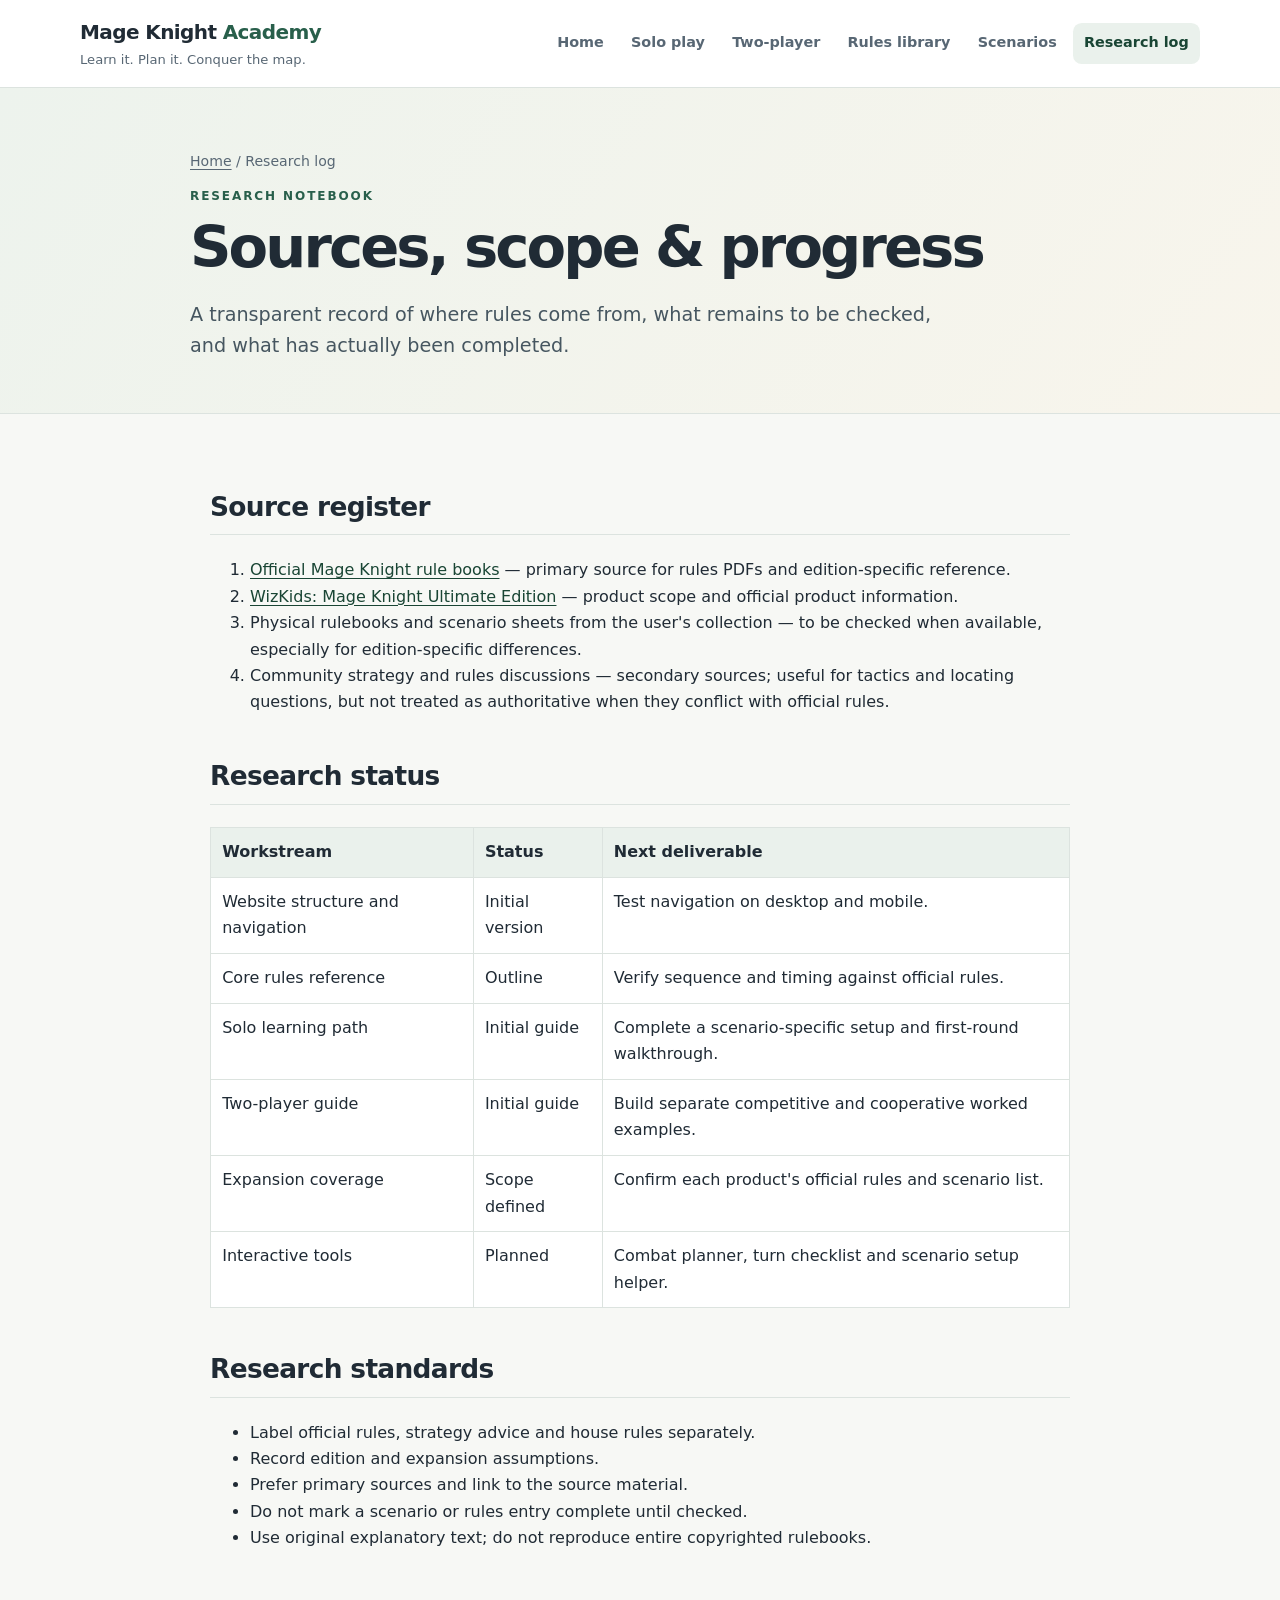
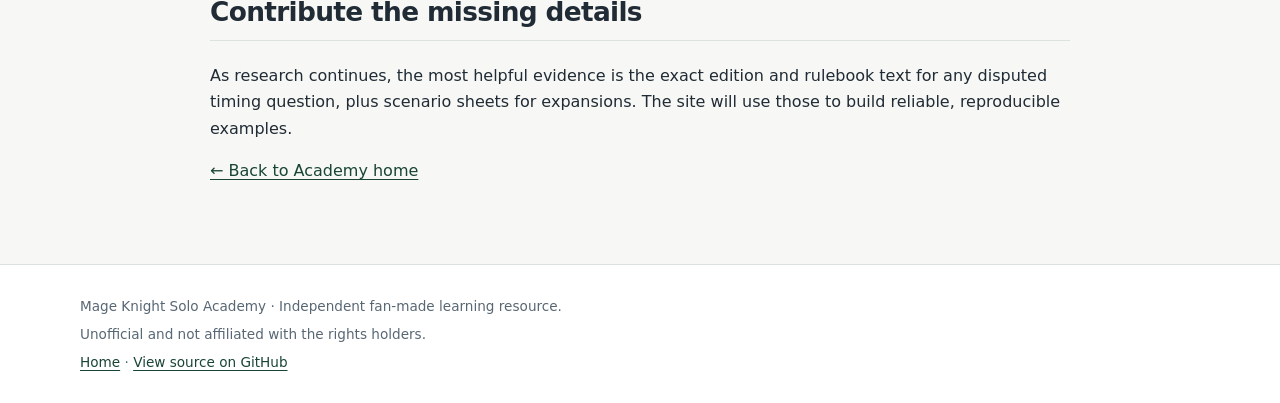
==== research/index.html @ 2ec18bba "Add research log and source register" ====
<!doctype html><html lang="en"><head><meta charset="utf-8"><meta name="viewport" content="width=device-width,initial-scale=1"><title>Research Log | Mage Knight Academy</title><link rel="stylesheet" href="../assets/style.css"><script defer src="../assets/site.js"></script></head><body><a class="skip-link" href="#main">Skip to content</a><header class="site-header"><div class="brand"><a href="../index.html">Mage Knight <span>Academy</span></a><p>Learn it. Plan it. Conquer the map.</p></div><button class="menu-toggle" aria-expanded="false" aria-controls="site-nav">Menu</button><nav id="site-nav" class="site-nav" aria-label="Main navigation"><a href="../index.html">Home</a><a href="../solo.html">Solo play</a><a href="../two-player.html">Two-player</a><a href="../rules.html">Rules library</a><a href="../scenarios.html">Scenarios</a><a aria-current="page" href="index.html">Research log</a></nav></header><main id="main"><section class="page-hero"><p class="breadcrumbs"><a href="../index.html">Home</a> / Research log</p><p class="eyebrow">RESEARCH NOTEBOOK</p><h1>Sources, scope & progress</h1><p class="lead">A transparent record of where rules come from, what remains to be checked, and what has actually been completed.</p></section><article class="content"><h2>Source register</h2><ol><li><a href="https://www.mageknight.net/rule-books/">Official Mage Knight rule books</a> — primary source for rules PDFs and edition-specific reference.</li><li><a href="https://wizkids.com/mage-knight-ultimate-edition/">WizKids: Mage Knight Ultimate Edition</a> — product scope and official product information.</li><li>Physical rulebooks and scenario sheets from the user's collection — to be checked when available, especially for edition-specific differences.</li><li>Community strategy and rules discussions — secondary sources; useful for tactics and locating questions, but not treated as authoritative when they conflict with official rules.</li></ol><h2>Research status</h2><div class="table-wrap"><table><thead><tr><th>Workstream</th><th>Status</th><th>Next deliverable</th></tr></thead><tbody><tr><td>Website structure and navigation</td><td>Initial version</td><td>Test navigation on desktop and mobile.</td></tr><tr><td>Core rules reference</td><td>Outline</td><td>Verify sequence and timing against official rules.</td></tr><tr><td>Solo learning path</td><td>Initial guide</td><td>Complete a scenario-specific setup and first-round walkthrough.</td></tr><tr><td>Two-player guide</td><td>Initial guide</td><td>Build separate competitive and cooperative worked examples.</td></tr><tr><td>Expansion coverage</td><td>Scope defined</td><td>Confirm each product's official rules and scenario list.</td></tr><tr><td>Interactive tools</td><td>Planned</td><td>Combat planner, turn checklist and scenario setup helper.</td></tr></tbody></table></div><h2>Research standards</h2><ul><li>Label official rules, strategy advice and house rules separately.</li><li>Record edition and expansion assumptions.</li><li>Prefer primary sources and link to the source material.</li><li>Do not mark a scenario or rules entry complete until checked.</li><li>Use original explanatory text; do not reproduce entire copyrighted rulebooks.</li></ul><h2>Contribute the missing details</h2><p>As research continues, the most helpful evidence is the exact edition and rulebook text for any disputed timing question, plus scenario sheets for expansions. The site will use those to build reliable, reproducible examples.</p><p><a href="../index.html">← Back to Academy home</a></p></article></main><footer class="site-footer"><p>Mage Knight Solo Academy · Independent fan-made learning resource.</p><p>Unofficial and not affiliated with the rights holders.</p><p><a href="../index.html">Home</a> · <a href="https://github.com/JamSpot/mage-knight-solo-academy">View source on GitHub</a></p></footer></body></html>
---- assets/style.css ----
:root{color-scheme:light;--ink:#202b35;--muted:#586774;--paper:#f7f8f5;--surface:#fff;--line:#dce3df;--green:#285f4b;--green-dark:#194534;--gold:#d6a64f;--soft:#eaf1ec;--shadow:0 10px 28px rgba(29,49,39,.07)}*{box-sizing:border-box}html{scroll-behavior:smooth}body{margin:0;background:var(--paper);color:var(--ink);font:16px/1.65 system-ui,-apple-system,BlinkMacSystemFont,"Segoe UI",sans-serif}a{color:var(--green-dark);text-underline-offset:3px}a:hover{color:#8a5a10}.skip-link{position:absolute;left:-999px;top:0;background:#fff;padding:.75rem;z-index:20}.skip-link:focus{left:.5rem}.site-header{background:var(--surface);border-bottom:1px solid var(--line);padding:1rem max(1.25rem,calc((100vw - 1120px)/2));display:flex;align-items:center;justify-content:space-between;gap:1.5rem}.brand a{font-size:1.25rem;font-weight:800;letter-spacing:-.03em;text-decoration:none;color:var(--ink)}.brand a span{color:var(--green)}.brand p{margin:0;color:var(--muted);font-size:.82rem}.site-nav{display:flex;flex-wrap:wrap;gap:.3rem}.site-nav a{font-size:.9rem;font-weight:650;padding:.55rem .7rem;border-radius:.55rem;text-decoration:none;color:var(--muted)}.site-nav a:hover,.site-nav a[aria-current=page]{background:var(--soft);color:var(--green-dark)}.menu-toggle{display:none;border:1px solid var(--line);background:white;border-radius:.5rem;padding:.5rem .8rem}.hero{background:linear-gradient(125deg,#edf3ed,#f8f5ec 70%);padding:clamp(3rem,8vw,6rem) max(1.25rem,calc((100vw - 1120px)/2));border-bottom:1px solid var(--line)}.eyebrow{font-size:.75rem;letter-spacing:.16em;font-weight:800;color:var(--green);margin:0 0 .65rem}.hero h1{font-size:clamp(2.6rem,6vw,4.7rem);line-height:1.03;letter-spacing:-.055em;max-width:850px;margin:.3rem 0 1.2rem}.lead{font-size:1.2rem;color:#465660;max-width:760px}.actions{display:flex;flex-wrap:wrap;gap:.7rem;margin:1.6rem 0}.button{display:inline-block;background:var(--green);color:white;text-decoration:none;font-weight:750;padding:.8rem 1.1rem;border-radius:.65rem}.button:hover{background:var(--green-dark);color:white}.button-secondary{background:white;color:var(--green-dark);border:1px solid var(--line)}.note{font-size:.87rem;color:var(--muted);max-width:800px}.section{max-width:1120px;margin:0 auto;padding:3.5rem 1.25rem}.section-heading{margin-bottom:1.5rem}.section h2{font-size:clamp(1.8rem,4vw,2.5rem);letter-spacing:-.04em;line-height:1.15;margin:.2rem 0 1rem}.card-grid{display:grid;grid-template-columns:repeat(2,minmax(0,1fr));gap:1rem}.card,.panel,.content-panel{background:var(--surface);border:1px solid var(--line);border-radius:1rem;padding:1.35rem;box-shadow:var(--shadow)}.card h3,.panel h3{margin:.35rem 0}.card p{color:var(--muted)}.card-icon{font-size:1.5rem;color:var(--green);background:var(--soft);width:2.8rem;height:2.8rem;border-radius:.75rem;display:grid;place-items:center}.text-link{font-weight:750}.split{display:grid;grid-template-columns:1.2fr .8fr;gap:2rem;align-items:start}.panel ul{padding-left:1.2rem}.page-hero{padding:3rem max(1.25rem,calc((100vw - 900px)/2)) 2rem;background:linear-gradient(125deg,#edf3ed,#f8f5ec);border-bottom:1px solid var(--line)}.page-hero h1{font-size:clamp(2.2rem,5vw,3.6rem);letter-spacing:-.05em;line-height:1.08;margin:.3rem 0 1rem}.page-hero p{max-width:780px}.content{max-width:900px;margin:0 auto;padding:2rem 1.25rem 4rem}.content h2{margin-top:2.4rem;padding-bottom:.4rem;border-bottom:1px solid var(--line);font-size:1.65rem;letter-spacing:-.025em}.content h3{margin-top:1.5rem}.callout{background:var(--soft);border-left:4px solid var(--green);padding:1rem 1.1rem;border-radius:.25rem .7rem .7rem .25rem;margin:1.2rem 0}.warning{background:#fff5df;border-left-color:#b47b19}.status{display:inline-block;background:#edf3ed;color:var(--green-dark);font-weight:750;border-radius:99px;padding:.18rem .6rem;font-size:.78rem}.checklist li{margin:.45rem 0}.table-wrap{overflow-x:auto}table{border-collapse:collapse;width:100%;background:white}th,td{text-align:left;vertical-align:top;border:1px solid var(--line);padding:.7rem}th{background:var(--soft)}code{background:#edf0ec;border-radius:.3rem;padding:.1rem .3rem}.site-footer{border-top:1px solid var(--line);padding:1.5rem max(1.25rem,calc((100vw - 1120px)/2));color:var(--muted);font-size:.85rem;background:#fff}.site-footer p{margin:.35rem 0}.breadcrumbs{font-size:.88rem;color:var(--muted)}.breadcrumbs a{color:inherit}@media(max-width:850px){.site-header{flex-wrap:wrap}.menu-toggle{display:block}.site-nav{display:none;flex-basis:100%;flex-direction:column}.site-nav.is-open{display:flex}.site-nav a{padding:.7rem}.split{grid-template-columns:1fr}}@media(max-width:600px){.card-grid{grid-template-columns:1fr}.hero{padding-top:3rem;padding-bottom:3rem}.section{padding-top:2.5rem;padding-bottom:2.5rem}.site-header{padding:.8rem 1rem}}
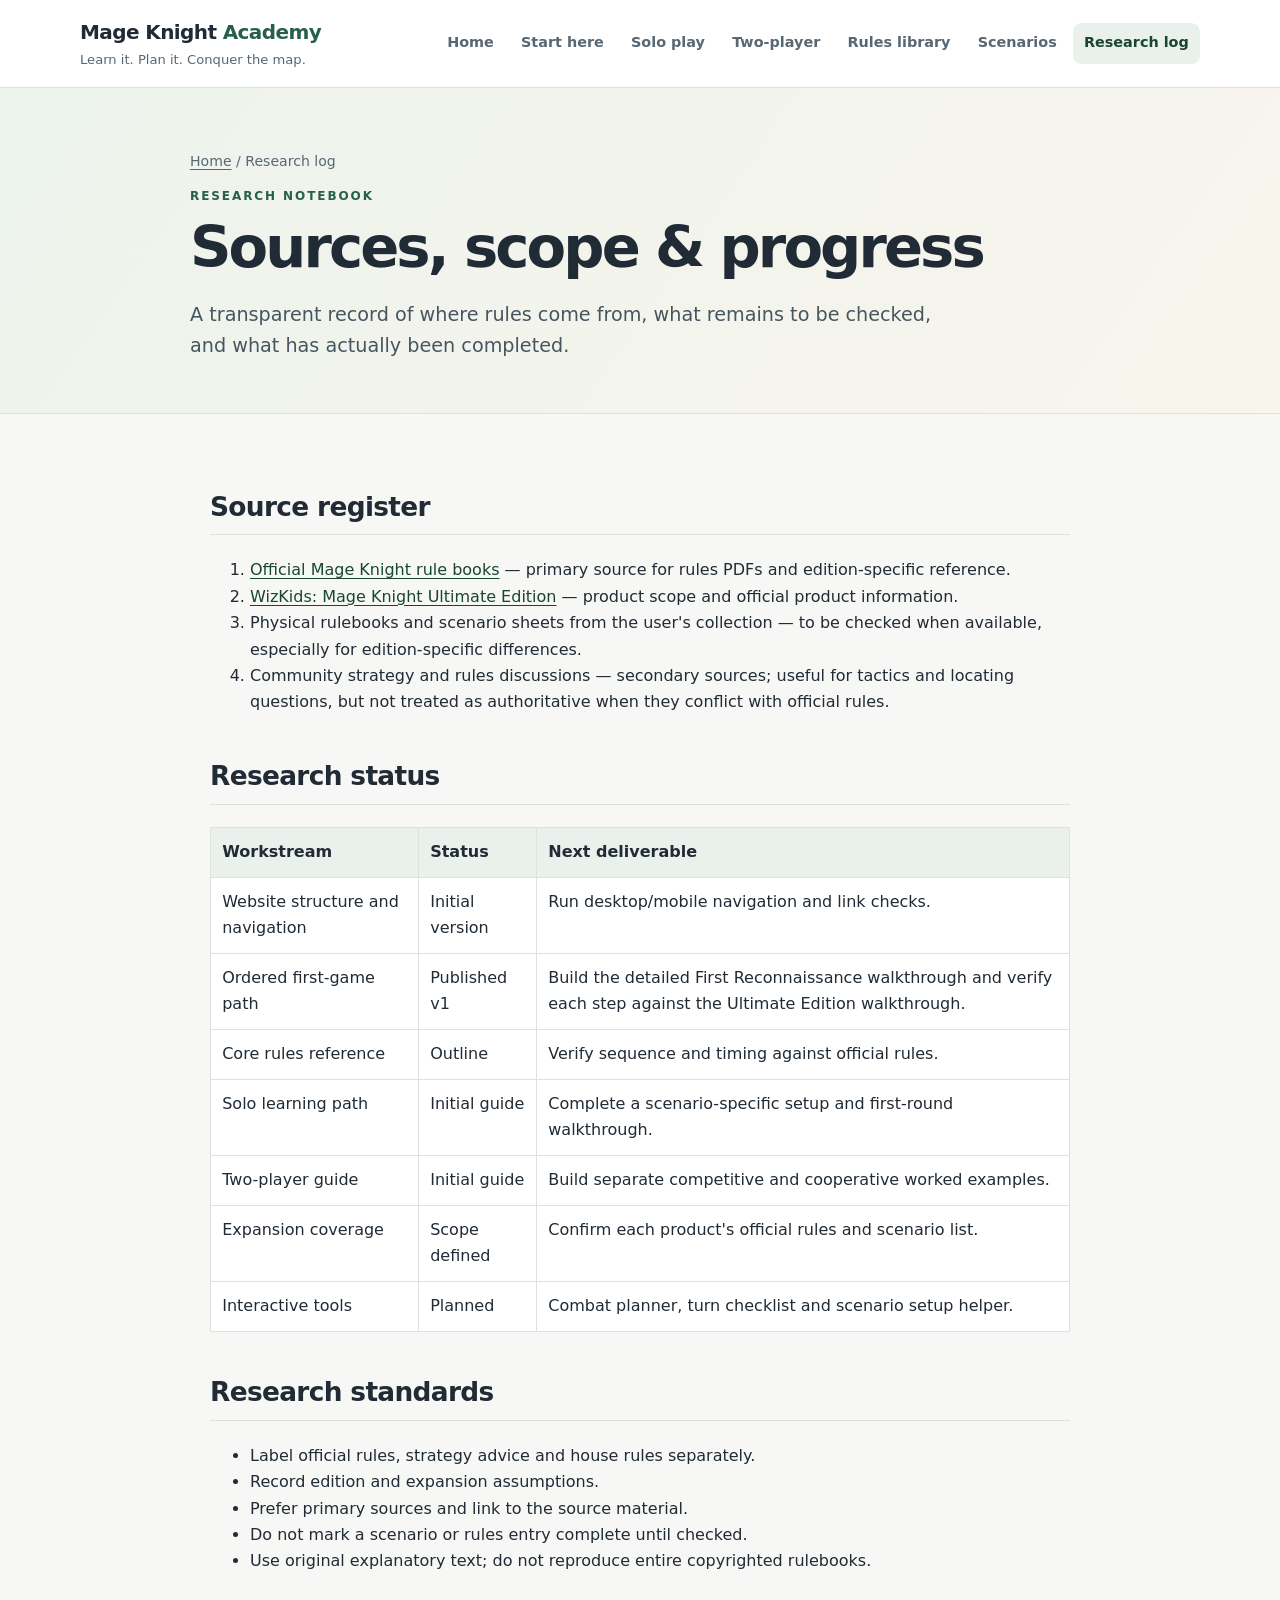
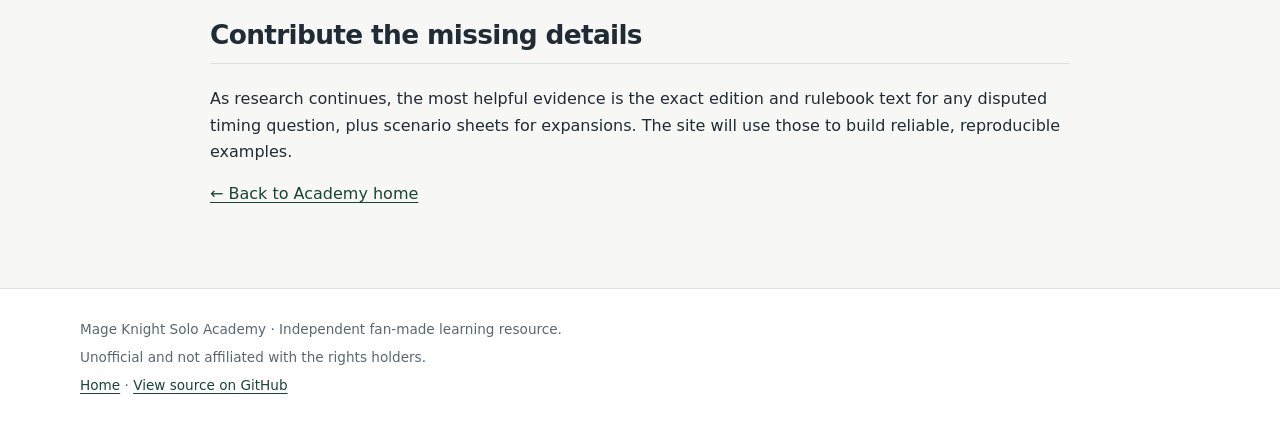
==== commit 0af0d3c5: "Add Start Here navigation and improve learning path" ====
--- a/research/index.html
+++ b/research/index.html
@@ -1 +1 @@
-<!doctype html><html lang="en"><head><meta charset="utf-8"><meta name="viewport" content="width=device-width,initial-scale=1"><title>Research Log | Mage Knight Academy</title><link rel="stylesheet" href="../assets/style.css"><script defer src="../assets/site.js"></script></head><body><a class="skip-link" href="#main">Skip to content</a><header class="site-header"><div class="brand"><a href="../index.html">Mage Knight <span>Academy</span></a><p>Learn it. Plan it. Conquer the map.</p></div><button class="menu-toggle" aria-expanded="false" aria-controls="site-nav">Menu</button><nav id="site-nav" class="site-nav" aria-label="Main navigation"><a href="../index.html">Home</a><a href="../solo.html">Solo play</a><a href="../two-player.html">Two-player</a><a href="../rules.html">Rules library</a><a href="../scenarios.html">Scenarios</a><a aria-current="page" href="index.html">Research log</a></nav></header><main id="main"><section class="page-hero"><p class="breadcrumbs"><a href="../index.html">Home</a> / Research log</p><p class="eyebrow">RESEARCH NOTEBOOK</p><h1>Sources, scope & progress</h1><p class="lead">A transparent record of where rules come from, what remains to be checked, and what has actually been completed.</p></section><article class="content"><h2>Source register</h2><ol><li><a href="https://www.mageknight.net/rule-books/">Official Mage Knight rule books</a> — primary source for rules PDFs and edition-specific reference.</li><li><a href="https://wizkids.com/mage-knight-ultimate-edition/">WizKids: Mage Knight Ultimate Edition</a> — product scope and official product information.</li><li>Physical rulebooks and scenario sheets from the user's collection — to be checked when available, especially for edition-specific differences.</li><li>Community strategy and rules discussions — secondary sources; useful for tactics and locating questions, but not treated as authoritative when they conflict with official rules.</li></ol><h2>Research status</h2><div class="table-wrap"><table><thead><tr><th>Workstream</th><th>Status</th><th>Next deliverable</th></tr></thead><tbody><tr><td>Website structure and navigation</td><td>Initial version</td><td>Test navigation on desktop and mobile.</td></tr><tr><td>Core rules reference</td><td>Outline</td><td>Verify sequence and timing against official rules.</td></tr><tr><td>Solo learning path</td><td>Initial guide</td><td>Complete a scenario-specific setup and first-round walkthrough.</td></tr><tr><td>Two-player guide</td><td>Initial guide</td><td>Build separate competitive and cooperative worked examples.</td></tr><tr><td>Expansion coverage</td><td>Scope defined</td><td>Confirm each product's official rules and scenario list.</td></tr><tr><td>Interactive tools</td><td>Planned</td><td>Combat planner, turn checklist and scenario setup helper.</td></tr></tbody></table></div><h2>Research standards</h2><ul><li>Label official rules, strategy advice and house rules separately.</li><li>Record edition and expansion assumptions.</li><li>Prefer primary sources and link to the source material.</li><li>Do not mark a scenario or rules entry complete until checked.</li><li>Use original explanatory text; do not reproduce entire copyrighted rulebooks.</li></ul><h2>Contribute the missing details</h2><p>As research continues, the most helpful evidence is the exact edition and rulebook text for any disputed timing question, plus scenario sheets for expansions. The site will use those to build reliable, reproducible examples.</p><p><a href="../index.html">← Back to Academy home</a></p></article></main><footer class="site-footer"><p>Mage Knight Solo Academy · Independent fan-made learning resource.</p><p>Unofficial and not affiliated with the rights holders.</p><p><a href="../index.html">Home</a> · <a href="https://github.com/JamSpot/mage-knight-solo-academy">View source on GitHub</a></p></footer></body></html>+<!doctype html><html lang="en"><head><meta charset="utf-8"><meta name="viewport" content="width=device-width,initial-scale=1"><title>Research Log | Mage Knight Academy</title><link rel="stylesheet" href="../assets/style.css"><script defer src="../assets/site.js"></script></head><body><a class="skip-link" href="#main">Skip to content</a><header class="site-header"><div class="brand"><a href="../index.html">Mage Knight <span>Academy</span></a><p>Learn it. Plan it. Conquer the map.</p></div><button class="menu-toggle" aria-expanded="false" aria-controls="site-nav">Menu</button><nav id="site-nav" class="site-nav" aria-label="Main navigation"><a href="../index.html">Home</a><a href="../start-here.html">Start here</a><a href="../solo.html">Solo play</a><a href="../two-player.html">Two-player</a><a href="../rules.html">Rules library</a><a href="../scenarios.html">Scenarios</a><a aria-current="page" href="index.html">Research log</a></nav></header><main id="main"><section class="page-hero"><p class="breadcrumbs"><a href="../index.html">Home</a> / Research log</p><p class="eyebrow">RESEARCH NOTEBOOK</p><h1>Sources, scope & progress</h1><p class="lead">A transparent record of where rules come from, what remains to be checked, and what has actually been completed.</p></section><article class="content"><h2>Source register</h2><ol><li><a href="https://www.mageknight.net/rule-books/">Official Mage Knight rule books</a> — primary source for rules PDFs and edition-specific reference.</li><li><a href="https://wizkids.com/mage-knight-ultimate-edition/">WizKids: Mage Knight Ultimate Edition</a> — product scope and official product information.</li><li>Physical rulebooks and scenario sheets from the user's collection — to be checked when available, especially for edition-specific differences.</li><li>Community strategy and rules discussions — secondary sources; useful for tactics and locating questions, but not treated as authoritative when they conflict with official rules.</li></ol><h2>Research status</h2><div class="table-wrap"><table><thead><tr><th>Workstream</th><th>Status</th><th>Next deliverable</th></tr></thead><tbody><tr><td>Website structure and navigation</td><td>Initial version</td><td>Run desktop/mobile navigation and link checks.</td></tr><tr><td>Ordered first-game path</td><td>Published v1</td><td>Build the detailed First Reconnaissance walkthrough and verify each step against the Ultimate Edition walkthrough.</td></tr><tr><td>Core rules reference</td><td>Outline</td><td>Verify sequence and timing against official rules.</td></tr><tr><td>Solo learning path</td><td>Initial guide</td><td>Complete a scenario-specific setup and first-round walkthrough.</td></tr><tr><td>Two-player guide</td><td>Initial guide</td><td>Build separate competitive and cooperative worked examples.</td></tr><tr><td>Expansion coverage</td><td>Scope defined</td><td>Confirm each product's official rules and scenario list.</td></tr><tr><td>Interactive tools</td><td>Planned</td><td>Combat planner, turn checklist and scenario setup helper.</td></tr></tbody></table></div><h2>Research standards</h2><ul><li>Label official rules, strategy advice and house rules separately.</li><li>Record edition and expansion assumptions.</li><li>Prefer primary sources and link to the source material.</li><li>Do not mark a scenario or rules entry complete until checked.</li><li>Use original explanatory text; do not reproduce entire copyrighted rulebooks.</li></ul><h2>Contribute the missing details</h2><p>As research continues, the most helpful evidence is the exact edition and rulebook text for any disputed timing question, plus scenario sheets for expansions. The site will use those to build reliable, reproducible examples.</p><p><a href="../index.html">← Back to Academy home</a></p></article></main><footer class="site-footer"><p>Mage Knight Solo Academy · Independent fan-made learning resource.</p><p>Unofficial and not affiliated with the rights holders.</p><p><a href="../index.html">Home</a> · <a href="https://github.com/JamSpot/mage-knight-solo-academy">View source on GitHub</a></p></footer></body></html>
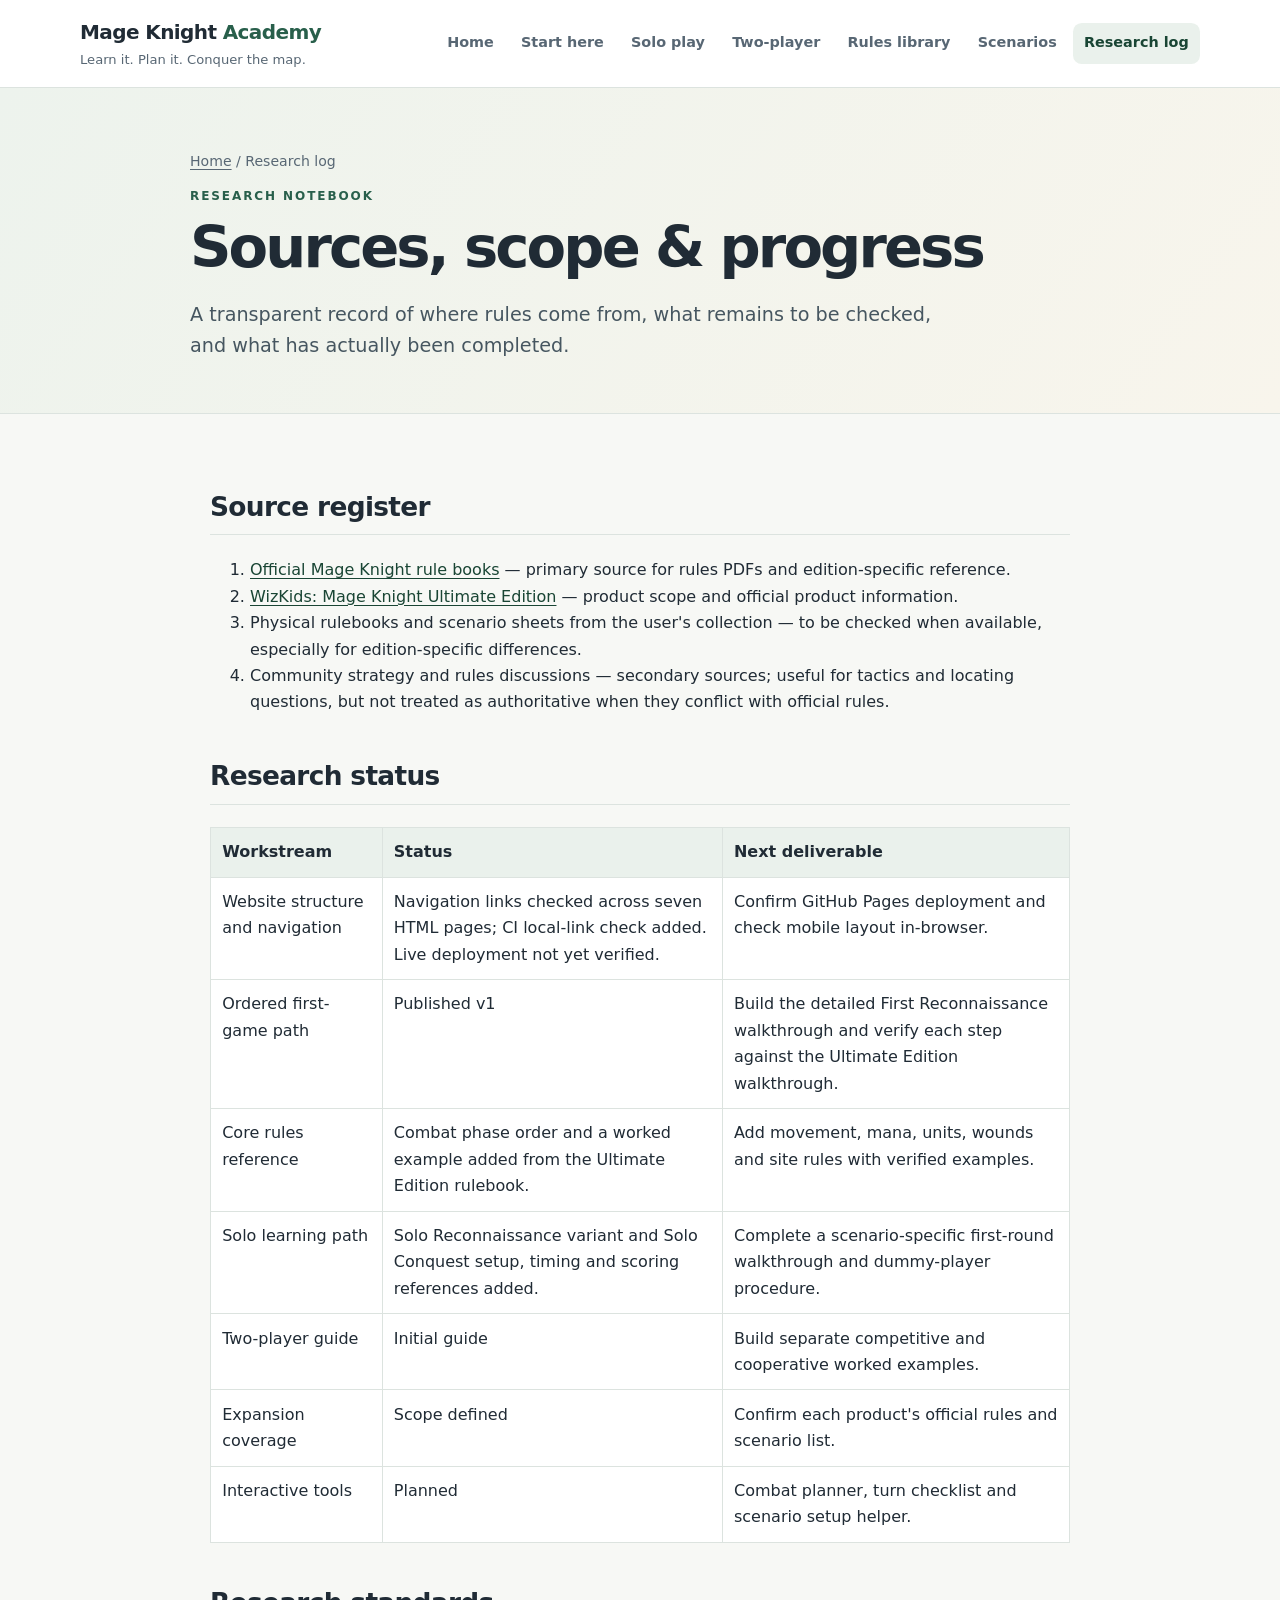
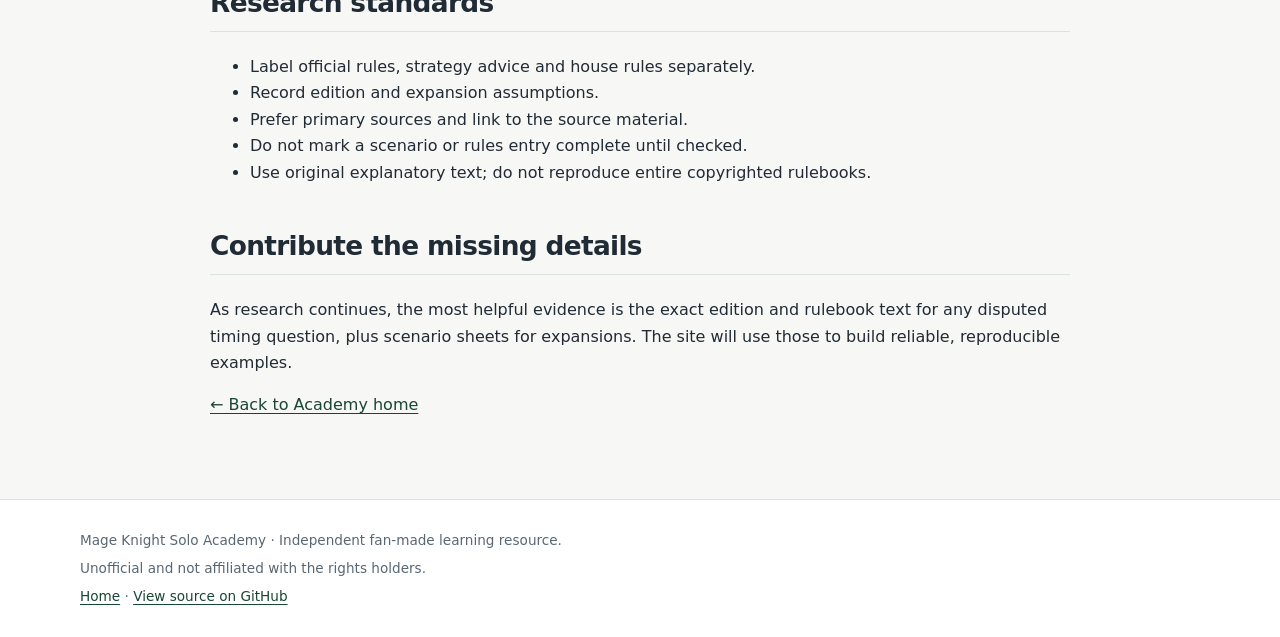
==== commit 7f408135: "Update research log with verified solo and combat progress" ====
--- a/research/index.html
+++ b/research/index.html
@@ -1 +1 @@
-<!doctype html><html lang="en"><head><meta charset="utf-8"><meta name="viewport" content="width=device-width,initial-scale=1"><title>Research Log | Mage Knight Academy</title><link rel="stylesheet" href="../assets/style.css"><script defer src="../assets/site.js"></script></head><body><a class="skip-link" href="#main">Skip to content</a><header class="site-header"><div class="brand"><a href="../index.html">Mage Knight <span>Academy</span></a><p>Learn it. Plan it. Conquer the map.</p></div><button class="menu-toggle" aria-expanded="false" aria-controls="site-nav">Menu</button><nav id="site-nav" class="site-nav" aria-label="Main navigation"><a href="../index.html">Home</a><a href="../start-here.html">Start here</a><a href="../solo.html">Solo play</a><a href="../two-player.html">Two-player</a><a href="../rules.html">Rules library</a><a href="../scenarios.html">Scenarios</a><a aria-current="page" href="index.html">Research log</a></nav></header><main id="main"><section class="page-hero"><p class="breadcrumbs"><a href="../index.html">Home</a> / Research log</p><p class="eyebrow">RESEARCH NOTEBOOK</p><h1>Sources, scope & progress</h1><p class="lead">A transparent record of where rules come from, what remains to be checked, and what has actually been completed.</p></section><article class="content"><h2>Source register</h2><ol><li><a href="https://www.mageknight.net/rule-books/">Official Mage Knight rule books</a> — primary source for rules PDFs and edition-specific reference.</li><li><a href="https://wizkids.com/mage-knight-ultimate-edition/">WizKids: Mage Knight Ultimate Edition</a> — product scope and official product information.</li><li>Physical rulebooks and scenario sheets from the user's collection — to be checked when available, especially for edition-specific differences.</li><li>Community strategy and rules discussions — secondary sources; useful for tactics and locating questions, but not treated as authoritative when they conflict with official rules.</li></ol><h2>Research status</h2><div class="table-wrap"><table><thead><tr><th>Workstream</th><th>Status</th><th>Next deliverable</th></tr></thead><tbody><tr><td>Website structure and navigation</td><td>Initial version</td><td>Run desktop/mobile navigation and link checks.</td></tr><tr><td>Ordered first-game path</td><td>Published v1</td><td>Build the detailed First Reconnaissance walkthrough and verify each step against the Ultimate Edition walkthrough.</td></tr><tr><td>Core rules reference</td><td>Outline</td><td>Verify sequence and timing against official rules.</td></tr><tr><td>Solo learning path</td><td>Initial guide</td><td>Complete a scenario-specific setup and first-round walkthrough.</td></tr><tr><td>Two-player guide</td><td>Initial guide</td><td>Build separate competitive and cooperative worked examples.</td></tr><tr><td>Expansion coverage</td><td>Scope defined</td><td>Confirm each product's official rules and scenario list.</td></tr><tr><td>Interactive tools</td><td>Planned</td><td>Combat planner, turn checklist and scenario setup helper.</td></tr></tbody></table></div><h2>Research standards</h2><ul><li>Label official rules, strategy advice and house rules separately.</li><li>Record edition and expansion assumptions.</li><li>Prefer primary sources and link to the source material.</li><li>Do not mark a scenario or rules entry complete until checked.</li><li>Use original explanatory text; do not reproduce entire copyrighted rulebooks.</li></ul><h2>Contribute the missing details</h2><p>As research continues, the most helpful evidence is the exact edition and rulebook text for any disputed timing question, plus scenario sheets for expansions. The site will use those to build reliable, reproducible examples.</p><p><a href="../index.html">← Back to Academy home</a></p></article></main><footer class="site-footer"><p>Mage Knight Solo Academy · Independent fan-made learning resource.</p><p>Unofficial and not affiliated with the rights holders.</p><p><a href="../index.html">Home</a> · <a href="https://github.com/JamSpot/mage-knight-solo-academy">View source on GitHub</a></p></footer></body></html>+<!doctype html><html lang="en"><head><meta charset="utf-8"><meta name="viewport" content="width=device-width,initial-scale=1"><title>Research Log | Mage Knight Academy</title><link rel="stylesheet" href="../assets/style.css"><script defer src="../assets/site.js"></script></head><body><a class="skip-link" href="#main">Skip to content</a><header class="site-header"><div class="brand"><a href="../index.html">Mage Knight <span>Academy</span></a><p>Learn it. Plan it. Conquer the map.</p></div><button class="menu-toggle" aria-expanded="false" aria-controls="site-nav">Menu</button><nav id="site-nav" class="site-nav" aria-label="Main navigation"><a href="../index.html">Home</a><a href="../start-here.html">Start here</a><a href="../solo.html">Solo play</a><a href="../two-player.html">Two-player</a><a href="../rules.html">Rules library</a><a href="../scenarios.html">Scenarios</a><a aria-current="page" href="index.html">Research log</a></nav></header><main id="main"><section class="page-hero"><p class="breadcrumbs"><a href="../index.html">Home</a> / Research log</p><p class="eyebrow">RESEARCH NOTEBOOK</p><h1>Sources, scope & progress</h1><p class="lead">A transparent record of where rules come from, what remains to be checked, and what has actually been completed.</p></section><article class="content"><h2>Source register</h2><ol><li><a href="https://www.mageknight.net/rule-books/">Official Mage Knight rule books</a> — primary source for rules PDFs and edition-specific reference.</li><li><a href="https://wizkids.com/mage-knight-ultimate-edition/">WizKids: Mage Knight Ultimate Edition</a> — product scope and official product information.</li><li>Physical rulebooks and scenario sheets from the user's collection — to be checked when available, especially for edition-specific differences.</li><li>Community strategy and rules discussions — secondary sources; useful for tactics and locating questions, but not treated as authoritative when they conflict with official rules.</li></ol><h2>Research status</h2><div class="table-wrap"><table><thead><tr><th>Workstream</th><th>Status</th><th>Next deliverable</th></tr></thead><tbody><tr><td>Website structure and navigation</td><td>Navigation links checked across seven HTML pages; CI local-link check added. Live deployment not yet verified.</td><td>Confirm GitHub Pages deployment and check mobile layout in-browser.</td></tr><tr><td>Ordered first-game path</td><td>Published v1</td><td>Build the detailed First Reconnaissance walkthrough and verify each step against the Ultimate Edition walkthrough.</td></tr><tr><td>Core rules reference</td><td>Combat phase order and a worked example added from the Ultimate Edition rulebook.</td><td>Add movement, mana, units, wounds and site rules with verified examples.</td></tr><tr><td>Solo learning path</td><td>Solo Reconnaissance variant and Solo Conquest setup, timing and scoring references added.</td><td>Complete a scenario-specific first-round walkthrough and dummy-player procedure.</td></tr><tr><td>Two-player guide</td><td>Initial guide</td><td>Build separate competitive and cooperative worked examples.</td></tr><tr><td>Expansion coverage</td><td>Scope defined</td><td>Confirm each product's official rules and scenario list.</td></tr><tr><td>Interactive tools</td><td>Planned</td><td>Combat planner, turn checklist and scenario setup helper.</td></tr></tbody></table></div><h2>Research standards</h2><ul><li>Label official rules, strategy advice and house rules separately.</li><li>Record edition and expansion assumptions.</li><li>Prefer primary sources and link to the source material.</li><li>Do not mark a scenario or rules entry complete until checked.</li><li>Use original explanatory text; do not reproduce entire copyrighted rulebooks.</li></ul><h2>Contribute the missing details</h2><p>As research continues, the most helpful evidence is the exact edition and rulebook text for any disputed timing question, plus scenario sheets for expansions. The site will use those to build reliable, reproducible examples.</p><p><a href="../index.html">← Back to Academy home</a></p></article></main><footer class="site-footer"><p>Mage Knight Solo Academy · Independent fan-made learning resource.</p><p>Unofficial and not affiliated with the rights holders.</p><p><a href="../index.html">Home</a> · <a href="https://github.com/JamSpot/mage-knight-solo-academy">View source on GitHub</a></p></footer></body></html>
